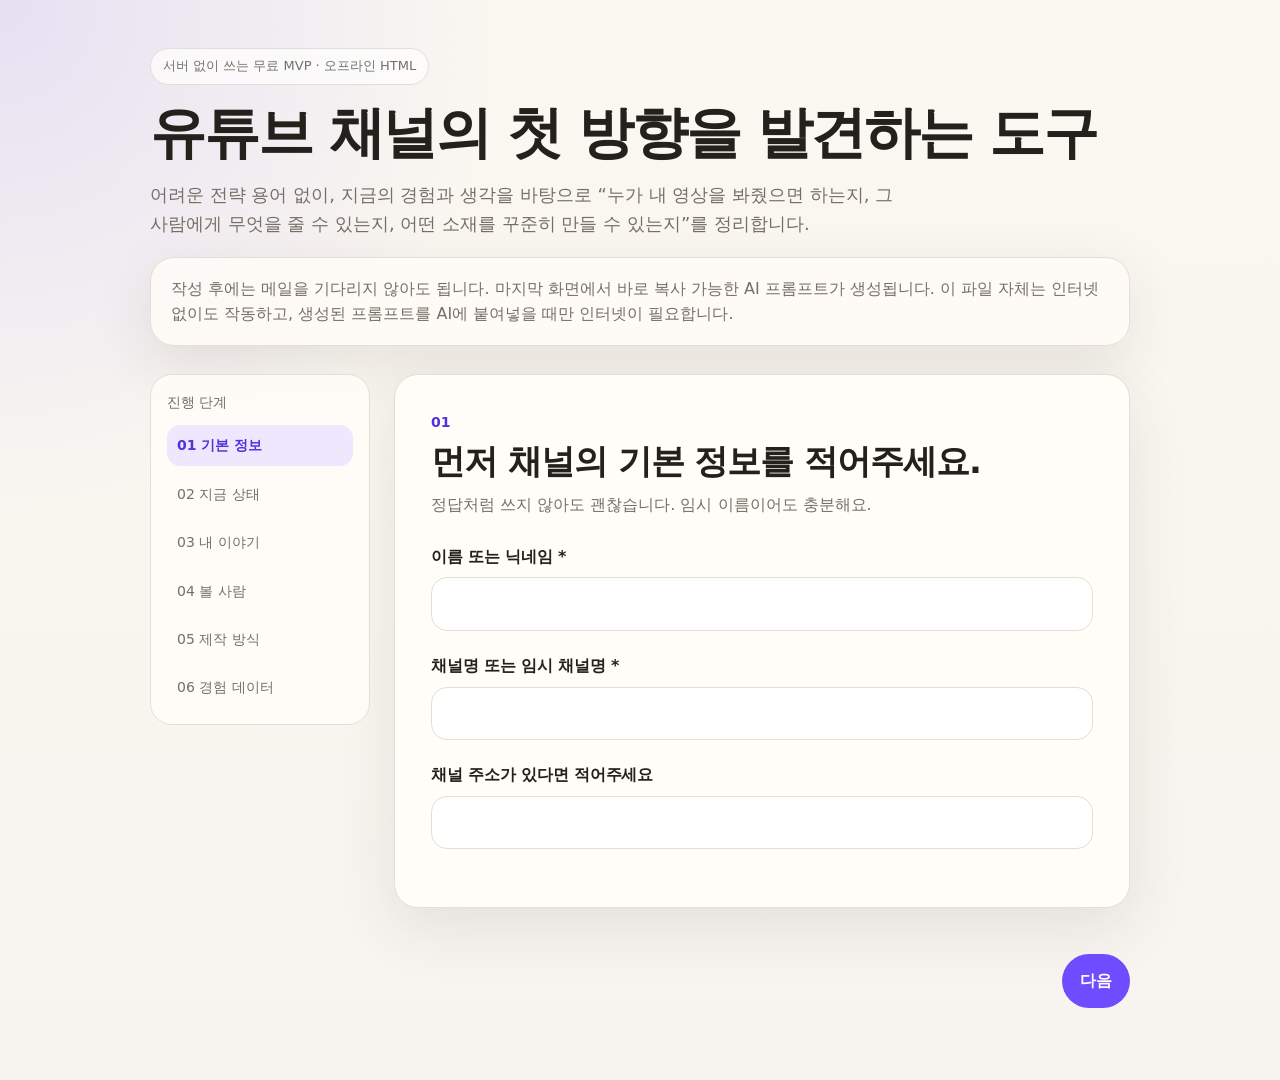
==== topic-planner/index.html @ 42a45b1d "Add YouTube topic planning tool" ====
<!doctype html>
<html lang="ko">
<head>
  <meta charset="utf-8">
  <meta name="viewport" content="width=device-width, initial-scale=1">
  <title>유튜브 채널 첫 방향 발견 도구</title>
  <style>
    :root {
      --bg: #f7f4ef;
      --paper: #fffdf8;
      --ink: #24211d;
      --muted: #766f66;
      --line: #e5ded2;
      --accent: #6f4cff;
      --accent-dark: #5232d9;
      --soft: #eee8ff;
      --danger: #b5483c;
      --shadow: 0 18px 60px rgba(52, 42, 28, .10);
      --radius: 24px;
    }

    * { box-sizing: border-box; }

    body {
      margin: 0;
      font-family: ui-sans-serif, system-ui, -apple-system, BlinkMacSystemFont, "Apple SD Gothic Neo", "Noto Sans KR", "Segoe UI", sans-serif;
      color: var(--ink);
      background:
        radial-gradient(circle at top left, rgba(111, 76, 255, .14), transparent 32rem),
        linear-gradient(180deg, #fbf8f1 0%, var(--bg) 100%);
      line-height: 1.6;
    }

    .wrap {
      width: min(980px, calc(100% - 32px));
      margin: 0 auto;
      padding: 48px 0 72px;
    }

    .hero {
      display: grid;
      gap: 18px;
      margin-bottom: 28px;
    }

    .eyebrow {
      display: inline-flex;
      width: fit-content;
      padding: 7px 12px;
      border: 1px solid var(--line);
      border-radius: 999px;
      background: rgba(255,255,255,.72);
      color: var(--muted);
      font-size: 13px;
    }

    h1 {
      margin: 0;
      font-size: clamp(32px, 5vw, 56px);
      line-height: 1.08;
      letter-spacing: -.04em;
    }

    .lead {
      max-width: 760px;
      margin: 0;
      color: var(--muted);
      font-size: 18px;
    }

    .notice {
      border: 1px solid var(--line);
      border-radius: var(--radius);
      background: rgba(255,253,248,.78);
      padding: 18px 20px;
      color: var(--muted);
      box-shadow: var(--shadow);
    }

    .layout {
      display: grid;
      grid-template-columns: 220px 1fr;
      gap: 24px;
      align-items: start;
      margin-top: 28px;
    }

    .progress {
      position: sticky;
      top: 18px;
      border: 1px solid var(--line);
      border-radius: 22px;
      background: rgba(255,253,248,.86);
      padding: 16px;
    }

    .progress-title {
      margin: 0 0 12px;
      font-size: 14px;
      color: var(--muted);
    }

    .steps {
      display: grid;
      gap: 8px;
      margin: 0;
      padding: 0;
      list-style: none;
    }

    .steps li {
      padding: 9px 10px;
      border-radius: 13px;
      color: var(--muted);
      font-size: 14px;
    }

    .steps li.active {
      background: var(--soft);
      color: var(--accent-dark);
      font-weight: 700;
    }

    form {
      display: grid;
      gap: 18px;
    }

    section.card {
      display: none;
      border: 1px solid var(--line);
      border-radius: var(--radius);
      background: var(--paper);
      padding: clamp(22px, 4vw, 36px);
      box-shadow: var(--shadow);
    }

    section.card.active { display: block; }

    .section-kicker {
      margin: 0 0 8px;
      color: var(--accent-dark);
      font-size: 14px;
      font-weight: 800;
    }

    h2 {
      margin: 0 0 10px;
      font-size: clamp(23px, 3vw, 34px);
      letter-spacing: -.03em;
      line-height: 1.2;
    }

    .section-desc {
      margin: 0 0 26px;
      color: var(--muted);
    }

    .field {
      display: grid;
      gap: 8px;
      margin: 22px 0;
    }

    label {
      font-weight: 800;
      letter-spacing: -.01em;
    }

    .hint {
      margin: 0;
      color: var(--muted);
      font-size: 14px;
    }

    input[type="text"], textarea, select {
      width: 100%;
      border: 1px solid var(--line);
      border-radius: 16px;
      background: #fff;
      color: var(--ink);
      font: inherit;
      padding: 13px 15px;
      outline: none;
      transition: border .2s, box-shadow .2s;
    }

    textarea {
      min-height: 118px;
      resize: vertical;
    }

    input:focus, textarea:focus, select:focus {
      border-color: var(--accent);
      box-shadow: 0 0 0 4px rgba(111, 76, 255, .12);
    }

    .choice-grid {
      display: grid;
      gap: 10px;
    }

    .choice {
      display: flex;
      gap: 10px;
      align-items: flex-start;
      padding: 12px 13px;
      border: 1px solid var(--line);
      border-radius: 15px;
      background: #fff;
      cursor: pointer;
    }

    .choice input { margin-top: 5px; }

    .nav {
      display: flex;
      justify-content: space-between;
      gap: 12px;
      margin-top: 28px;
    }

    button {
      border: 0;
      border-radius: 999px;
      padding: 13px 18px;
      font: inherit;
      font-weight: 800;
      cursor: pointer;
    }

    .primary {
      background: var(--accent);
      color: #fff;
    }

    .primary:hover { background: var(--accent-dark); }

    .secondary {
      background: #fff;
      color: var(--ink);
      border: 1px solid var(--line);
    }

    .error {
      display: none;
      margin-top: 14px;
      color: var(--danger);
      font-weight: 700;
    }

    .result {
      display: none;
      margin-top: 28px;
      border: 1px solid var(--line);
      border-radius: var(--radius);
      background: var(--paper);
      padding: clamp(22px, 4vw, 36px);
      box-shadow: var(--shadow);
    }

    .result.active { display: block; }

    .result-actions {
      display: flex;
      flex-wrap: wrap;
      gap: 10px;
      margin: 18px 0;
    }

    pre {
      max-height: 520px;
      overflow: auto;
      white-space: pre-wrap;
      word-break: keep-all;
      border: 1px solid var(--line);
      border-radius: 18px;
      background: #17151f;
      color: #f7f0df;
      padding: 18px;
      font-size: 14px;
      line-height: 1.65;
    }

    .toast {
      min-height: 24px;
      color: var(--accent-dark);
      font-weight: 800;
    }

    @media (max-width: 760px) {
      .layout { grid-template-columns: 1fr; }
      .progress { position: static; }
      .steps { grid-template-columns: repeat(2, 1fr); }
    }
  </style>
</head>
<body>
  <main class="wrap">
    <div class="hero">
      <span class="eyebrow">서버 없이 쓰는 무료 MVP · 오프라인 HTML</span>
      <h1>유튜브 채널의 첫 방향을 발견하는 도구</h1>
      <p class="lead">어려운 전략 용어 없이, 지금의 경험과 생각을 바탕으로 “누가 내 영상을 봐줬으면 하는지, 그 사람에게 무엇을 줄 수 있는지, 어떤 소재를 꾸준히 만들 수 있는지”를 정리합니다.</p>
      <div class="notice">작성 후에는 메일을 기다리지 않아도 됩니다. 마지막 화면에서 바로 복사 가능한 AI 프롬프트가 생성됩니다. 이 파일 자체는 인터넷 없이도 작동하고, 생성된 프롬프트를 AI에 붙여넣을 때만 인터넷이 필요합니다.</div>
    </div>

    <div class="layout">
      <aside class="progress" aria-label="진행 단계">
        <p class="progress-title">진행 단계</p>
        <ol class="steps" id="steps"></ol>
      </aside>

      <div>
        <form id="plannerForm">
          <section class="card active" data-step="0" data-name="기본 정보">
            <p class="section-kicker">01</p>
            <h2>먼저 채널의 기본 정보를 적어주세요.</h2>
            <p class="section-desc">정답처럼 쓰지 않아도 괜찮습니다. 임시 이름이어도 충분해요.</p>

            <div class="field">
              <label for="name">이름 또는 닉네임 *</label>
              <input id="name" name="이름 또는 닉네임" type="text" required>
            </div>

            <div class="field">
              <label for="channelName">채널명 또는 임시 채널명 *</label>
              <input id="channelName" name="채널명 또는 임시 채널명" type="text" required>
            </div>

            <div class="field">
              <label for="channelUrl">채널 주소가 있다면 적어주세요</label>
              <input id="channelUrl" name="채널 주소" type="text">
            </div>
          </section>

          <section class="card" data-step="1" data-name="지금 상태">
            <p class="section-kicker">02</p>
            <h2>지금 유튜브를 하려는 이유와 상태를 봅니다.</h2>
            <p class="section-desc">목적을 하나로 고르지 않아도 됩니다. 지금 마음에 가까운 말을 그대로 적어주세요.</p>

            <div class="field">
              <label for="goal">유튜브를 통해 가장 얻고 싶은 것은 무엇인가요? *</label>
              <p class="hint">예: 내 생각과 경험을 기록하고 싶다 / 사람들에게 도움을 주고 싶다 / 특정 분야에서 기억되는 사람이 되고 싶다 / 일·협업 기회를 만들고 싶다 / 광고·협찬 수익을 만들고 싶다 / 내 상품·서비스·커뮤니티로 연결하고 싶다</p>
              <textarea id="goal" name="유튜브를 통해 가장 얻고 싶은 것" required></textarea>
            </div>

            <div class="field">
              <label for="mode">앞으로 어느 정도로 운영하고 싶나요? *</label>
              <select id="mode" name="운영 의도" required>
                <option value="">선택해주세요</option>
                <option>부담 없이 천천히 해보고 싶다</option>
                <option>정한 주기로 꾸준히 만들고 싶다</option>
                <option>장기적인 일이나 사업처럼 운영하고 싶다</option>
              </select>
            </div>

            <div class="field">
              <label for="videoCount">지금까지 공개한 영상은 몇 개인가요? *</label>
              <select id="videoCount" name="공개 영상 수" required>
                <option value="">선택해주세요</option>
                <option>0개</option>
                <option>1~10개</option>
                <option>11~30개</option>
                <option>31개 이상</option>
              </select>
            </div>

            <div class="field">
              <label for="blocker">지금 가장 막막한 것은 무엇인가요? *</label>
              <select id="blocker" name="지금 가장 막막한 것" required>
                <option value="">선택해주세요</option>
                <option>시작 자체가 어렵다</option>
                <option>어떤 사람이 봐줬으면 하는지 모르겠다</option>
                <option>어떤 영상을 만들어야 할지 모르겠다</option>
                <option>영상 만드는 시간이 너무 오래 걸린다</option>
                <option>조회수와 시청 시간이 낮다</option>
                <option>사람들이 다시 찾아오지 않는다</option>
                <option>나중에 수익이나 일로 어떻게 연결할지 모르겠다</option>
              </select>
            </div>

            <div class="field">
              <label for="time">일주일에 현실적으로 투자할 수 있는 시간은 어느 정도인가요? *</label>
              <select id="time" name="주간 투자 가능 시간" required>
                <option value="">선택해주세요</option>
                <option>3시간 미만</option>
                <option>3~6시간</option>
                <option>7~12시간</option>
                <option>13시간 이상</option>
              </select>
            </div>
          </section>

          <section class="card" data-step="2" data-name="내 이야기">
            <p class="section-kicker">03</p>
            <h2>내가 말할 수 있는 이야기를 찾습니다.</h2>
            <p class="section-desc">전문가일 필요는 없습니다. 직접 겪었거나, 해결했거나, 지금 해결 중인 문제가 좋은 출발점입니다.</p>

            <div class="field">
              <label for="pastSelf">지금의 내가 과거의 나에게 알려줄 수 있는 것은 무엇인가요? *</label>
              <textarea id="pastSelf" name="과거의 나에게 알려줄 수 있는 것" required></textarea>
            </div>

            <div class="field">
              <label for="problem">내가 직접 겪었거나, 해결했거나, 지금 해결 중인 문제는 무엇인가요? *</label>
              <textarea id="problem" name="직접 겪었거나 해결 중인 문제" required></textarea>
            </div>

            <div class="field">
              <label for="questions">사람들이 나에게 자주 물어보거나, 앞으로 물어볼 것 같은 주제는 무엇인가요?</label>
              <textarea id="questions" name="사람들이 물어볼 것 같은 주제"></textarea>
            </div>

            <div class="field">
              <label for="longTerm">2~3년 동안 계속 배우고 이야기해도 질리지 않을 분야는 무엇인가요? *</label>
              <textarea id="longTerm" name="오래 이야기할 수 있는 분야" required></textarea>
            </div>
          </section>

          <section class="card" data-step="3" data-name="볼 사람">
            <p class="section-kicker">04</p>
            <h2>내 영상을 봐줬으면 하는 사람을 그려봅니다.</h2>
            <p class="section-desc">이 문항은 어렵게 말하면 채널의 중심을 잡는 과정입니다. 하지만 여기서는 그냥 “내가 도울 사람”을 적으면 됩니다.</p>

            <div class="field">
              <label for="viewer">어떤 사람이 내 영상을 봐줬으면 하나요? *</label>
              <textarea id="viewer" name="내 영상을 봐줬으면 하는 사람" required></textarea>
            </div>

            <div class="field">
              <label for="viewerPain">그 사람은 지금 무엇 때문에 막막하거나 두려울까요? *</label>
              <textarea id="viewerPain" name="그 사람이 겪는 막막함" required></textarea>
            </div>

            <div class="field">
              <label for="change">내 영상을 보고 나면 그 사람에게 어떤 마음, 이해, 행동이 생겼으면 하나요? *</label>
              <textarea id="change" name="영상 이후 생기길 바라는 변화" required></textarea>
            </div>

            <div class="field">
              <label for="desiredReaction">시청자가 어떤 말을 남기면 “이 채널이 제대로 가고 있다”고 느낄까요?</label>
              <p class="hint">예: 덕분에 뭘 해야 할지 알겠어요 / 나만 이런 줄 알았는데 위로가 됐어요 / 바로 따라 해볼 수 있겠어요</p>
              <textarea id="desiredReaction" name="제대로 가고 있다고 느낄 시청자 반응"></textarea>
            </div>
          </section>

          <section class="card" data-step="4" data-name="제작 방식">
            <p class="section-kicker">05</p>
            <h2>현실적으로 만들 수 있는 방식을 고릅니다.</h2>
            <p class="section-desc">초기 채널 기획은 멋진 선언보다 지속 가능한 제작 방식이 더 중요합니다.</p>

            <div class="field">
              <label>내가 가장 자연스럽게 만들 수 있는 영상 방식은 무엇인가요? *</label>
              <div class="choice-grid" data-checkbox-group="제작 방식">
                <label class="choice"><input type="checkbox" name="제작 방식" value="카메라를 보고 설명하기"> 카메라를 보고 설명하기</label>
                <label class="choice"><input type="checkbox" name="제작 방식" value="일상과 과정을 기록하기"> 일상과 과정을 기록하기</label>
                <label class="choice"><input type="checkbox" name="제작 방식" value="자료와 사례 분석하기"> 자료와 사례 분석하기</label>
                <label class="choice"><input type="checkbox" name="제작 방식" value="직접 실험하고 결과 공개하기"> 직접 실험하고 결과 공개하기</label>
                <label class="choice"><input type="checkbox" name="제작 방식" value="인터뷰하기"> 인터뷰하기</label>
                <label class="choice"><input type="checkbox" name="제작 방식" value="얼굴 없이 내레이션하기"> 얼굴 없이 내레이션하기</label>
                <label class="choice"><input type="checkbox" name="제작 방식" value="아직 모르겠다"> 아직 모르겠다</label>
              </div>
            </div>

            <div class="field">
              <label for="avoidDirection">이 채널에서 절대 하고 싶지 않은 방향은 무엇인가요?</label>
              <p class="hint">예: 자극적인 수익 인증 / 무리한 자기계발 압박 / 전문 용어만 많은 설명 / 내 경험과 무관한 유행 따라가기</p>
              <textarea id="avoidDirection" name="절대 하고 싶지 않은 방향"></textarea>
            </div>
          </section>

          <section class="card" data-step="5" data-name="경험 데이터">
            <p class="section-kicker">06</p>
            <h2>이미 올린 영상이 있다면 단서를 적어주세요.</h2>
            <p class="section-desc">아직 영상이 없다면 비워둬도 됩니다. 이 단계는 기존 데이터가 있는 사람을 위한 보너스 질문입니다.</p>

            <div class="field">
              <label for="bestVideo">가장 반응이 좋았던 영상과, 그 이유에 대한 내 생각</label>
              <textarea id="bestVideo" name="가장 반응이 좋았던 영상"></textarea>
            </div>

            <div class="field">
              <label for="comment">가장 구체적인 도움, 공감, 응원이 담긴 댓글이나 반응</label>
              <textarea id="comment" name="구체적인 댓글 또는 반응"></textarea>
            </div>

            <div class="field">
              <label for="naturalVideo">만들면서 가장 자연스럽거나 즐거웠던 영상</label>
              <textarea id="naturalVideo" name="자연스럽거나 즐거웠던 영상"></textarea>
            </div>

            <div class="field">
              <label for="weakVideo">기대보다 반응이 약했던 영상과, 그 이유에 대한 내 생각</label>
              <textarea id="weakVideo" name="반응이 약했던 영상"></textarea>
            </div>
          </section>

          <p class="error" id="errorText">필수 문항을 먼저 채워주세요.</p>

          <div class="nav">
            <button type="button" class="secondary" id="prevBtn">이전</button>
            <button type="button" class="primary" id="nextBtn">다음</button>
          </div>
        </form>

        <section class="result" id="result">
          <p class="section-kicker">완료</p>
          <h2>복사해서 AI에 붙여넣을 프롬프트가 준비됐습니다.</h2>
          <p class="section-desc">아래 내용을 통째로 복사해서 ChatGPT, Claude, Gemini 등에 붙여넣으세요. 그러면 채널 방향성, 콘텐츠 소재 제안, 제작 원칙, 마무리 설계를 만들 수 있습니다.</p>
          <div class="result-actions">
            <button class="primary" type="button" id="copyBtn">전체 프롬프트 복사하기</button>
            <button class="secondary" type="button" id="downloadBtn">텍스트 파일로 저장</button>
            <button class="secondary" type="button" id="editBtn">답변 수정하기</button>
          </div>
          <div class="toast" id="toast"></div>
          <pre id="promptOutput"></pre>
        </section>
      </div>
    </div>
  </main>

  <script>
    const cards = [...document.querySelectorAll('.card')];
    const steps = document.querySelector('#steps');
    const prevBtn = document.querySelector('#prevBtn');
    const nextBtn = document.querySelector('#nextBtn');
    const errorText = document.querySelector('#errorText');
    const form = document.querySelector('#plannerForm');
    const result = document.querySelector('#result');
    const output = document.querySelector('#promptOutput');
    const toast = document.querySelector('#toast');
    let current = 0;
    let generatedPrompt = '';

    cards.forEach((card, index) => {
      const li = document.createElement('li');
      li.textContent = `${String(index + 1).padStart(2, '0')} ${card.dataset.name}`;
      if (index === 0) li.classList.add('active');
      steps.appendChild(li);
    });

    function updateStep() {
      cards.forEach((card, index) => card.classList.toggle('active', index === current));
      [...steps.children].forEach((step, index) => step.classList.toggle('active', index === current));
      prevBtn.style.visibility = current === 0 ? 'hidden' : 'visible';
      nextBtn.textContent = current === cards.length - 1 ? '프롬프트 만들기' : '다음';
      errorText.style.display = 'none';
      window.scrollTo({ top: 0, behavior: 'smooth' });
    }

    function validateCurrent() {
      const required = [...cards[current].querySelectorAll('[required]')];
      const empty = required.find(el => !String(el.value || '').trim());
      const checkboxGroup = cards[current].querySelector('[data-checkbox-group]');
      const checkboxEmpty = checkboxGroup && !checkboxGroup.querySelector('input:checked');
      if (empty || checkboxEmpty) {
        errorText.style.display = 'block';
        return false;
      }
      return true;
    }

    function collectAnswers() {
      const data = [];
      const elements = [...form.querySelectorAll('input[type="text"], textarea, select')];
      elements.forEach(el => {
        data.push({
          question: el.name,
          answer: String(el.value || '').trim() || '(응답 없음)'
        });
      });

      const checked = [...form.querySelectorAll('input[type="checkbox"]:checked')].map(el => el.value);
      data.push({
        question: '제작 방식',
        answer: checked.length ? checked.join(', ') : '(응답 없음)'
      });

      return data;
    }

    function answerBlock(answers) {
      return answers.map(item => `Q. ${item.question}\nA. ${item.answer}`).join('\n\n');
    }

    function getAnswer(answers, name) {
      const found = answers.find(item => item.question === name);
      return found ? found.answer : '';
    }

    function buildPrompt(answers) {
      const channelName = getAnswer(answers, '채널명 또는 임시 채널명') || '새 유튜브 채널';
      return [
`너는 유튜브를 처음 시작하거나 아직 방향이 선명하지 않은 사람을 돕는 채널 기획 도우미다.`,
`아래에는 사용자가 작성한 유튜브 채널 첫 방향 발견 도구의 답변이 있다.`,
``,
`중요한 원칙:`,
`- 결과물은 설문 답변을 정리하는 문서가 아니라, 채널 운영을 위한 기획 제안서여야 한다.`,
`- 설문 답변을 문항별로 요약하거나 그대로 다시 작성하지 마라. 답변의 의미를 해석하여 기획 판단과 실행 방향으로 변환하라.`,
`- 결과물 앞부분에서 가장 먼저 검증할 하나의 방향을 결론으로 제시하라. 여러 가능성을 모두 살리려 하지 말고, 나머지는 후순위 과제로 정리하라.`,
`- 결과물은 채널의 최종 전략이 아니라 초기 검증 전략이어야 한다. 확정된 근거와 앞으로 검증해야 할 가설을 명확히 구분하라.`,
`- 무엇부터 만들고, 무엇을 확인하며, 어떤 기준으로 다음 방향을 결정할지까지 실행 중심으로 제안하라.`,
`- 각 섹션은 설명보다 결정, 제안, 실행 기준을 중심으로 작성하라. 같은 내용을 표현만 바꿔 반복하지 말고, 앞에서 결정한 내용을 다음 섹션에서는 실행 방법이나 검증 기준으로 발전시켜라.`,
`- 초기에 집중할 콘텐츠 방향을 제안하고, 사용자가 장기간 콘텐츠를 이어갈 수 있는 소재 구조를 설계하라. 우선순위가 낮은 방향은 나중에 다룰 과제로 분리하라.`,
`- “꾸준히 하라”, “차별화를 만들어라”, “브랜딩을 강화하라”처럼 추상적인 조언으로 끝내지 말고, 바로 실행 가능한 행동과 판단 기준으로 구체화하라.`,
`- 어려운 전략 용어를 사용하지 마라. 특히 “니치”, “타깃”, “가치 제안”, “포지셔닝”, “콘텐츠 기둥” 같은 표현을 섹션 제목으로 사용하지 마라. 다만 내부적으로는 누가 보고, 무엇을 얻고, 왜 이 제작자가 말할 수 있으며, 어떤 콘텐츠를 지속적으로 만들 수 있는지까지 고려하여 전략을 설계하라.`,
`- 조회수, 수익, 성공을 보장하거나 단정적으로 표현하지 마라.`,
`- 최종 문서는 한국어로 작성하라.`,
`- 이 문서를 읽은 사용자는 다른 설명 없이도 첫 콘텐츠를 기획하고 제작을 시작할 수 있어야 한다.`,
``,
`기획 사고 순서:`,
`작성 전에 반드시 아래 순서로 설문 답변을 해석하라. 이 사고 과정 자체를 길게 출력하지 말고, 최종 기획안에 자연스럽게 반영하라.`,
``,
`1. 목적 해석`,
`사용자가 유튜브를 통해 얻고 싶은 것을 단순히 분류하지 말고, 기록 욕구, 사람을 돕고 싶은 마음, 기억되고 싶은 방향, 일·협업 기회, 콘텐츠 수익, 사업 연결 가능성이 어떤 비중으로 섞여 있는지 읽어라.`,
``,
`2. 가장 먼저 도울 사람 정의`,
`“내 영상을 봐줬으면 하는 사람”을 넓게 잡지 말고, 지금 가장 먼저 도움을 줄 수 있는 한 사람의 상황으로 구체화하라.`,
``,
`3. 그 사람이 겪는 문제 구체화`,
`그 사람이 겪는 어려움을 추상적인 고민으로 남기지 말고, 바로 콘텐츠 주제로 만들 수 있을 만큼 구체적으로 정의하라.`,
``,
`4. 채널이 반복해서 줄 경험 정의`,
`이 채널을 꾸준히 본 사람이 반복해서 얻게 될 마음, 이해, 변화 또는 행동을 한 문장으로 압축하라.`,
``,
`5. 제작자의 근거 연결`,
`제작자가 직접 겪었거나 해결하고 있는 경험, 과거의 자신에게 해주고 싶은 이야기, 오래 이야기할 수 있는 분야를 연결하여 왜 이 사람이 이 이야기를 할 수 있는지 판단하라.`,
``,
`6. 첫 검증 방향 결정`,
`여러 방향을 모두 제안하지 말고, 가장 먼저 검증할 하나의 방향을 선택하라. 선택 기준은 지금 만들기 쉽고, 시청자의 문제와 연결되며, 제작자가 오래 이야기할 수 있는가이다.`,
``,
`7. 지속 가능한 소재 구조 설계`,
`답변에서 반복적으로 확장될 수 있는 키워드, 질문, 고민, 감정, 경험을 묶어 장기간 이어갈 수 있는 콘텐츠 소재 구조를 설계하라.`,
``,
`8. 현실적인 제작 방식으로 조정`,
`사용자가 투자 가능한 시간과 자연스러운 제작 방식을 고려하여 현실적으로 지속 가능한 제작 범위와 업로드 방식을 제안하라.`,
``,
`9. 혼선 제거 및 초반 집중`,
`답변에 여러 정체성이나 방향이 섞여 있다면 모두 살리려 하지 말고, 초반에는 하나의 중심축에 집중하라. 우선순위가 낮은 방향은 나중에 확장할 과제로 분리하라.`,
``,
`10. 하지 않을 것 결정`,
`사용자의 목적, 제작 방식, 피하고 싶은 방향을 고려하여 초반에는 하지 않을 방향을 1~3가지 제안하라.`,
``,
`11. 근거와 가설 구분`,
`설문 답변에서 충분히 확인된 내용은 근거로 사용하고, 확신할 수 없는 부분은 단정하지 말고 “처음 콘텐츠를 만들며 검증할 가설”로 구분하라.`,
``,
`해석할 때 주의할 점:`,
`- 사용자의 답변이 추상적이어도 그럴듯하게 단정하지 마라.`,
`- 답변이 넓게 퍼져 있으면 가장 강한 연결고리 하나를 골라 첫 방향으로 제안하라.`,
`- 사용자가 초보자라면 “완성된 브랜드”가 아니라 “시작해볼 수 있는 방향”으로 제안하라.`,
`- 이미 영상 데이터가 없다면 시장성이나 성과를 단정하지 말고 소재 탐색과 작은 검증 기준을 더 중요하게 다뤄라.`,
`- 이미 영상 데이터가 있다면 조회수보다 구체적인 댓글, 반복 시청 가능성, 만들 때 자연스러웠던 주제를 더 중요하게 다뤄라.`,
``,
`결과물은 반드시 아래 구조로 작성하라. 단, 각 항목은 길게 설명하지 말고 사용자가 바로 판단하고 실행할 수 있게 간결하게 작성하라.`,
`각 항목을 채울 때는 “요약”보다 “결론”을 먼저 쓰고, 필요할 때만 짧은 근거를 붙여라.`,
``,
`# ${channelName} 채널 기획안`,
``,
`## 0. 한 줄 결론`,
`이 채널은 지금 [누구]에게 [어떤 문제]를 [어떤 방식]으로 도와주는 콘텐츠부터 시작하는 것이 좋다.`,
``,
`## 1. 기획안 개요`,
`- ${channelName} 채널의 주요 시청자:`,
`- 시청자가 얻을 수 있는 것:`,
`- 콘텐츠 실험 방향성:`,
`- 채널 운영 초반에 조심할 부분:`,
`- 초반에 과감히 제외할 방향:`,
``,
`## 2. 채널 방향성`,
`- 한 문장 정리:`,
`- 해당 문장의 근거:`,
`- 앞으로 시도해 볼 콘텐츠의 방향성:`,
`- 이 방향을 제안한 이유:`,
``,
`## 3. 시청자가 이 채널을 볼 이유`,
`- 주요 시청자 특징:`,
`- 이미 볼 수 있는 콘텐츠의 특징:`,
`- 시청자가 이 채널을 볼 이유:`,
`- 한 줄 제안:`,
``,
`외부 데이터가 없으면 시장성은 단정하지 말고 답변 기반 가설이라고 표시하라.`,
``,
`## 4. 채널 소개 문장`,
`- 한 문장 소개:`,
`- 사람들이 이 채널을 이렇게 기억하면 좋다:`,
`- 채널에서 반복해서 줄 경험:`,
``,
`## 5. 콘텐츠 소재 제안`,
`- 주로 다룰 키워드 10가지 제안:`,
`- 내 채널에서 답할 수 있는 질문들 5가지:`,
`- 주요 시청자들이 해소하고 싶은 질문들 5가지:`,
``,
`질문을 뽑을 때는 아래 유형을 내부적으로 고려하라. 유형명을 굳이 표시하지 않아도 되지만, 질문은 실제 영상이나 글감으로 바로 바꿀 수 있을 만큼 구체적이어야 한다.`,
`- 당장 답변할 수 있는 질문`,
`- 조금 더 고민해보면 좋은 질문`,
`- 경험담으로 풀 수 있는 질문`,
`- 시청자의 오해를 풀어주는 질문`,
``,
`## 6. 유도하면 좋은 시청자 반응`,
`이 채널의 콘텐츠가 시청자에게 남기면 좋은 감정, 생각, 댓글 반응 예시를 작성하라.`,
`- 느끼게 할 수 있는 감정:`,
`- 채널이 유도할 수 있는 감상평:`,
`- 목표하는 댓글 / 감상평 예시:`,
`- 재시청, 연속 시청의 이유:`,
``,
`## 7. 제작 원칙`,
`- 현실적인 업로드 주기:`,
`- 제작 방식:`,
`- 제목/도입 원칙:`,
`- 주의사항:`,
``,
`## 8. 콘텐츠 주제 빌드업`,
`- 채널 초창기에 다룰 주제:`,
`- 채널 중반기에 다룰 주제:`,
`- 장기적으로 다룰 주제:`,
`- 반복적으로 다룰 주제:`,
``,
`## 9. 마무리 설계`,
`- 누구를 위한 채널인가:`,
`- 주요 시청자의 니즈:`,
`- 얻게 할 것:`,
`- 내가 할 수 있는 이유:`,
`- 한 문장 소개:`,
`- 주요 소재:`,
`- 제작 원칙:`,
``,
`아래 답변 데이터를 바탕으로 작성하라.`,
``,
`[폼 답변 데이터]`,
answerBlock(answers)
      ].join('\n');
    }

    function showResult() {
      const answers = collectAnswers();
      generatedPrompt = buildPrompt(answers);
      output.textContent = generatedPrompt;
      form.style.display = 'none';
      document.querySelector('.progress').style.display = 'none';
      result.classList.add('active');
      window.scrollTo({ top: 0, behavior: 'smooth' });
    }

    prevBtn.addEventListener('click', () => {
      if (current > 0) {
        current -= 1;
        updateStep();
      }
    });

    nextBtn.addEventListener('click', () => {
      if (!validateCurrent()) return;
      if (current < cards.length - 1) {
        current += 1;
        updateStep();
      } else {
        showResult();
      }
    });

    document.querySelector('#copyBtn').addEventListener('click', async () => {
      try {
        await navigator.clipboard.writeText(generatedPrompt);
        toast.textContent = '복사됐습니다. 이제 AI에 붙여넣으면 됩니다.';
      } catch (error) {
        toast.textContent = '복사가 막혔어요. 아래 텍스트를 직접 선택해서 복사해주세요.';
      }
    });

    document.querySelector('#downloadBtn').addEventListener('click', () => {
      const blob = new Blob([generatedPrompt], { type: 'text/plain;charset=utf-8' });
      const url = URL.createObjectURL(blob);
      const link = document.createElement('a');
      link.href = url;
      link.download = 'youtube-channel-planning-prompt.txt';
      document.body.appendChild(link);
      link.click();
      link.remove();
      URL.revokeObjectURL(url);
    });

    document.querySelector('#editBtn').addEventListener('click', () => {
      result.classList.remove('active');
      form.style.display = 'grid';
      document.querySelector('.progress').style.display = 'block';
      updateStep();
    });

    updateStep();
  </script>
</body>
</html>
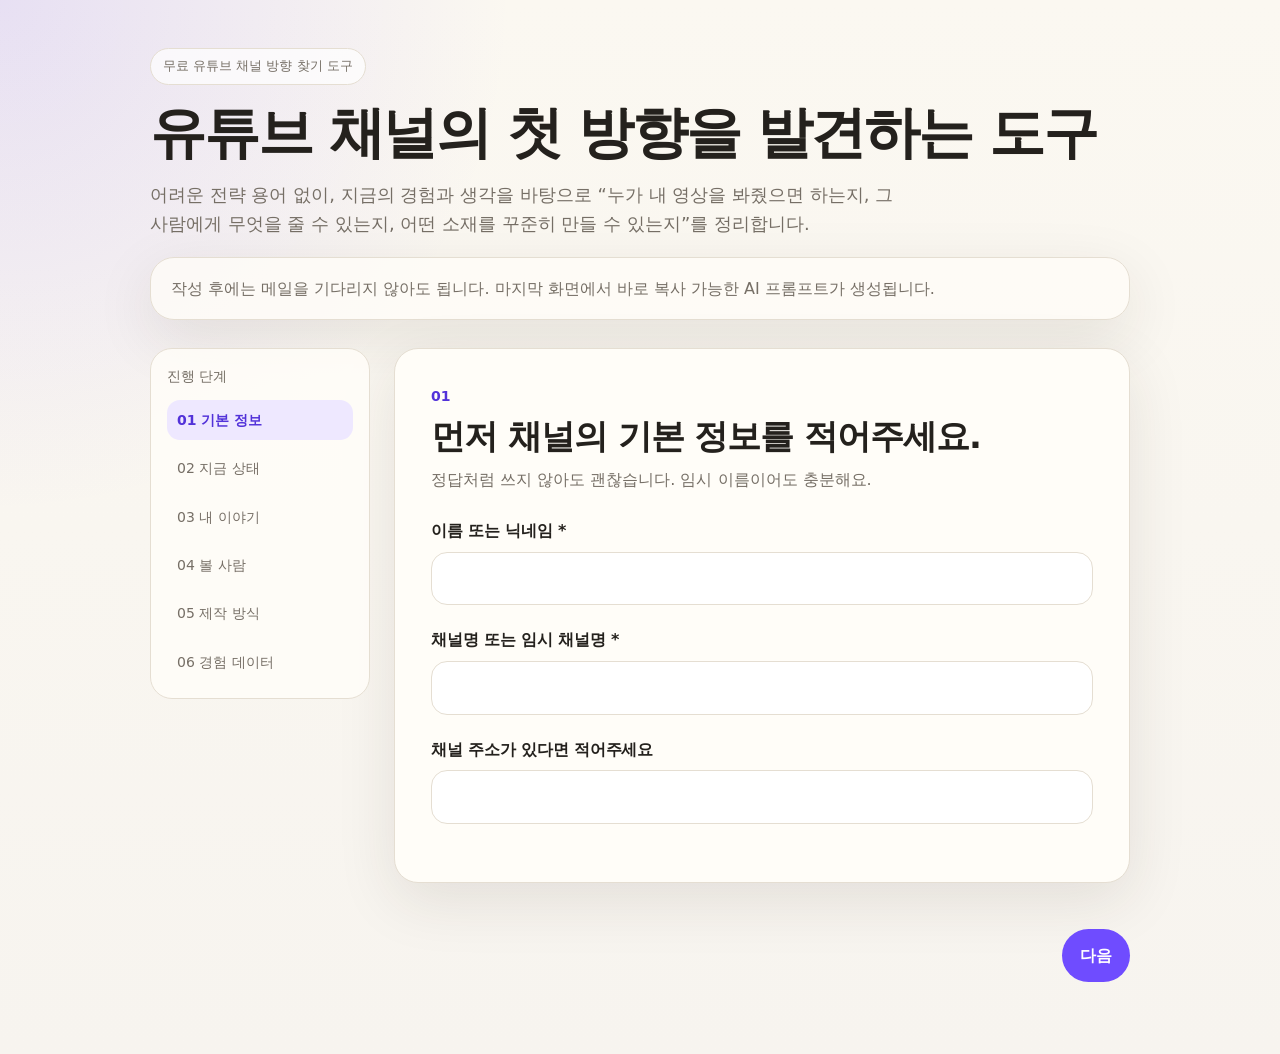
==== commit 6f9c52cb: "Update online planner introduction" ====
--- a/topic-planner/index.html
+++ b/topic-planner/index.html
@@ -298,10 +298,10 @@
 <body>
   <main class="wrap">
     <div class="hero">
-      <span class="eyebrow">서버 없이 쓰는 무료 MVP · 오프라인 HTML</span>
+      <span class="eyebrow">무료 유튜브 채널 방향 찾기 도구</span>
       <h1>유튜브 채널의 첫 방향을 발견하는 도구</h1>
       <p class="lead">어려운 전략 용어 없이, 지금의 경험과 생각을 바탕으로 “누가 내 영상을 봐줬으면 하는지, 그 사람에게 무엇을 줄 수 있는지, 어떤 소재를 꾸준히 만들 수 있는지”를 정리합니다.</p>
-      <div class="notice">작성 후에는 메일을 기다리지 않아도 됩니다. 마지막 화면에서 바로 복사 가능한 AI 프롬프트가 생성됩니다. 이 파일 자체는 인터넷 없이도 작동하고, 생성된 프롬프트를 AI에 붙여넣을 때만 인터넷이 필요합니다.</div>
+      <div class="notice">작성 후에는 메일을 기다리지 않아도 됩니다. 마지막 화면에서 바로 복사 가능한 AI 프롬프트가 생성됩니다.</div>
     </div>
 
     <div class="layout">
